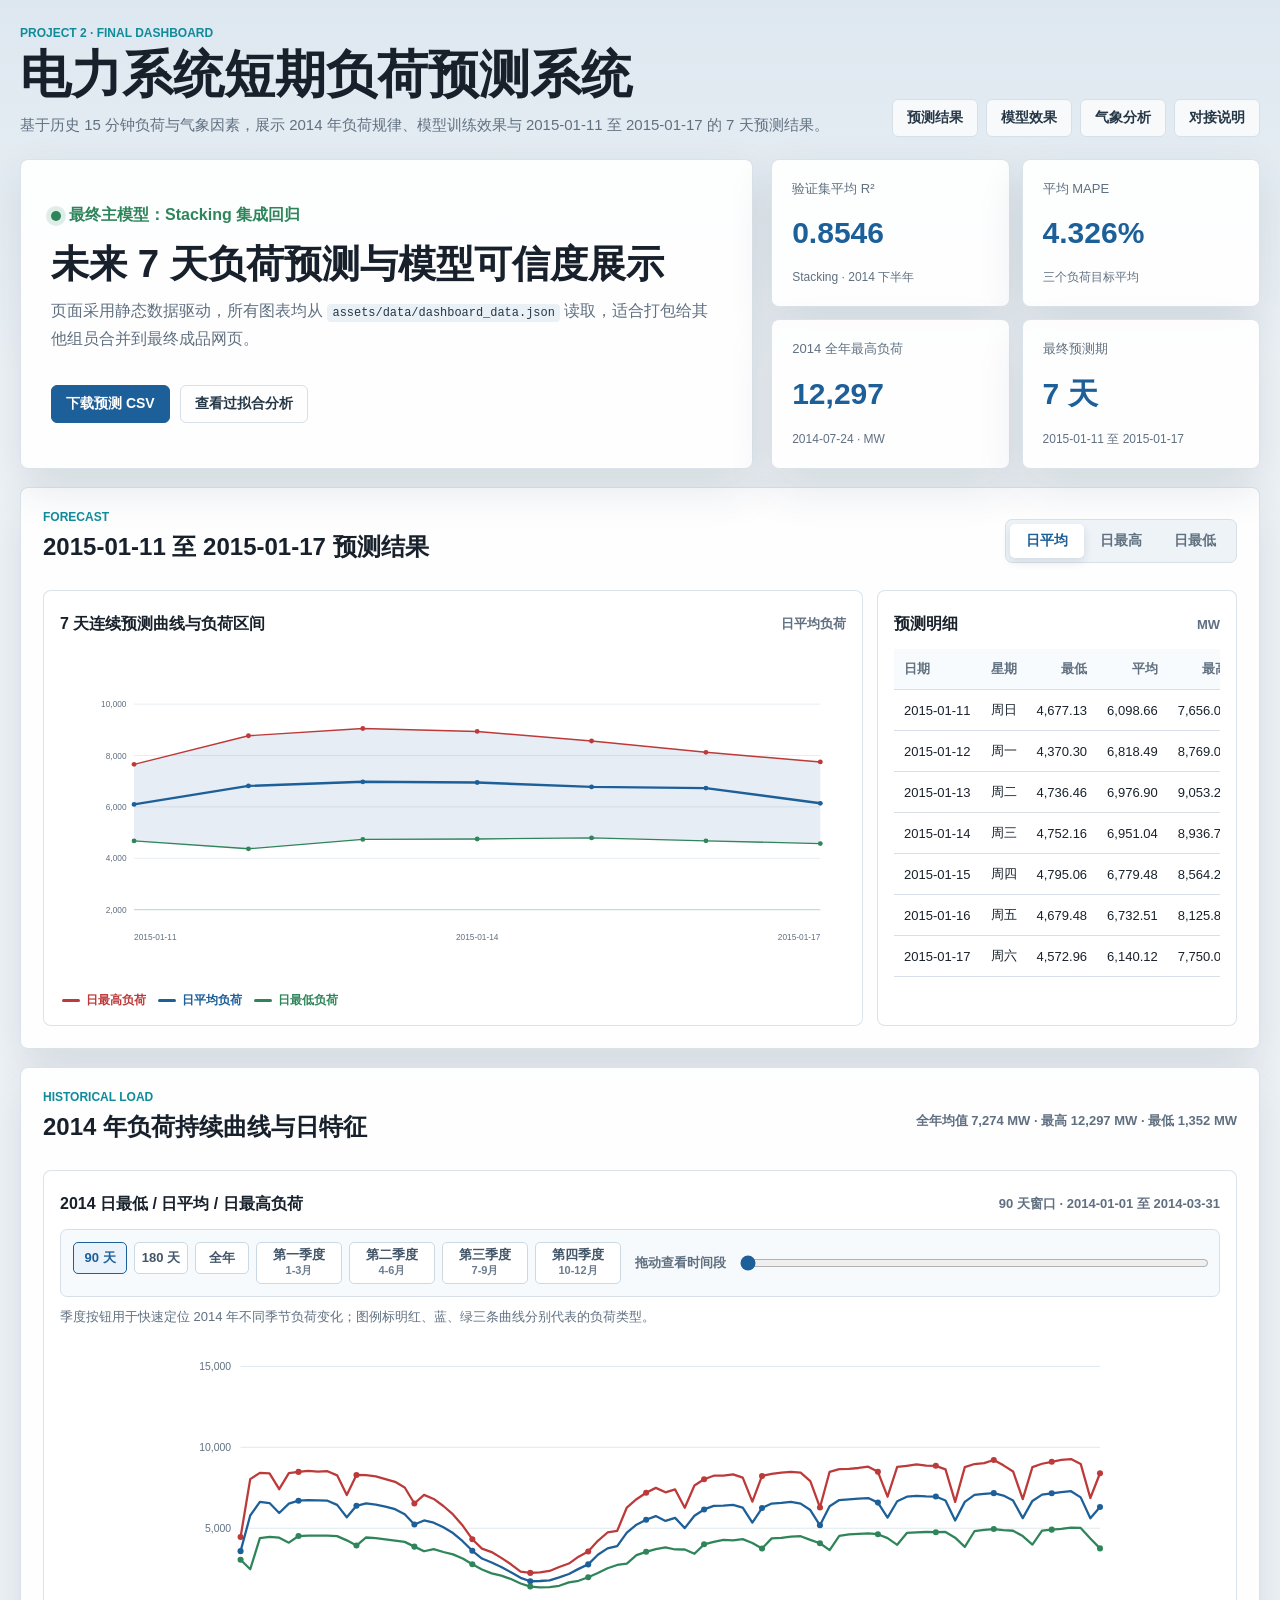
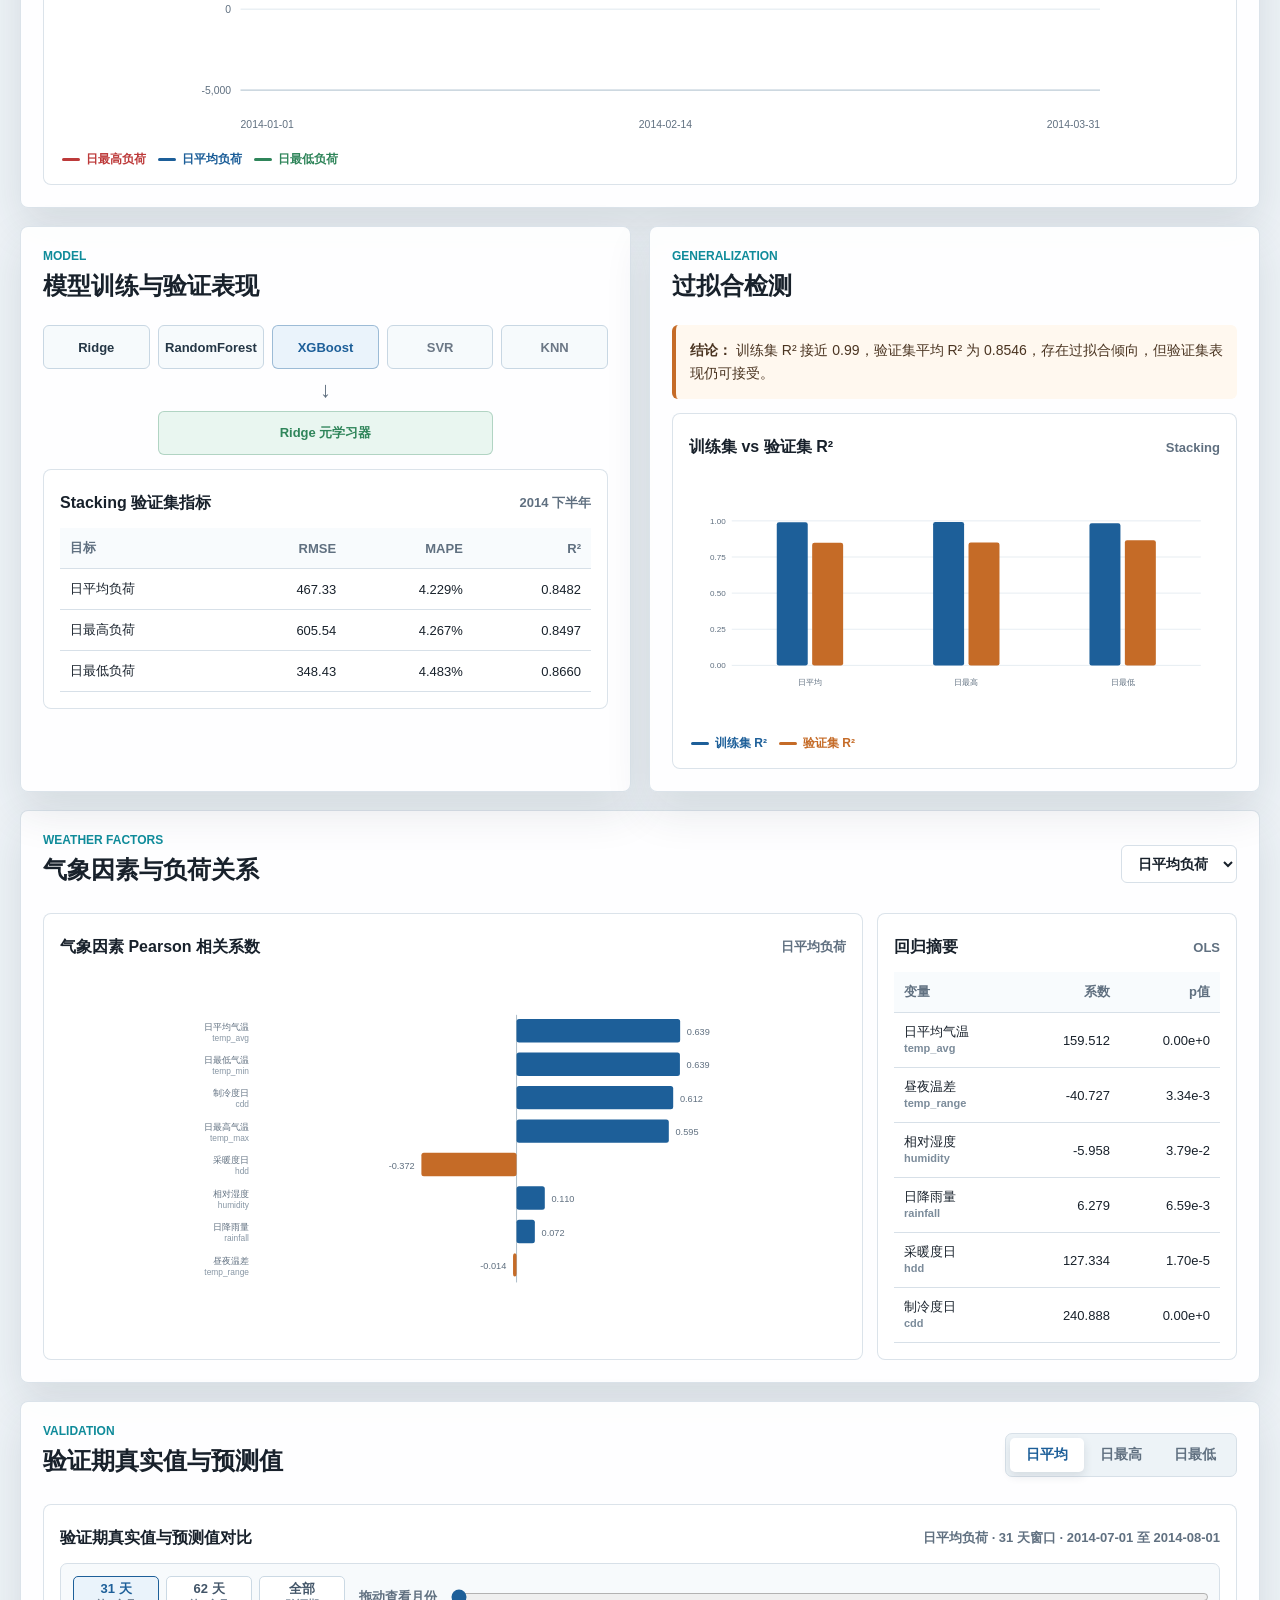
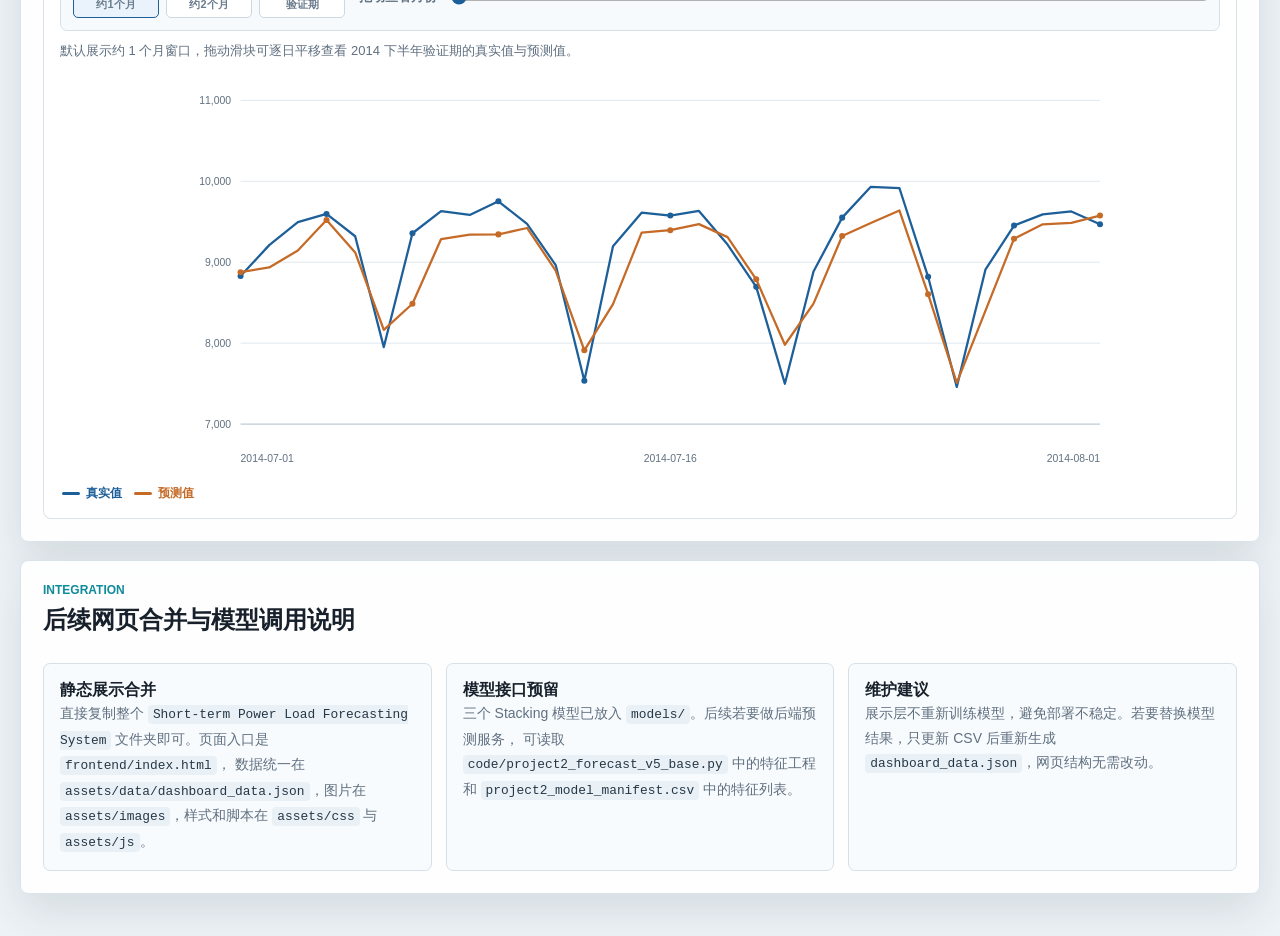
==== Short-term Power Load Forecasting System/frontend/index.html @ 841cded6 "Add final short-term power load forecasting system" ====
<!doctype html>
<html lang="zh-CN">
  <head>
    <meta charset="utf-8" />
    <meta name="viewport" content="width=device-width, initial-scale=1" />
    <title>电力系统短期负荷预测系统</title>
    <link rel="stylesheet" href="assets/css/styles.css" />
  </head>
  <body>
    <div class="app-shell">
      <header class="topbar">
        <div>
          <p class="eyebrow">Project 2 · Final Dashboard</p>
          <h1>电力系统短期负荷预测系统</h1>
          <p class="subtitle">
            基于历史 15 分钟负荷与气象因素，展示 2014 年负荷规律、模型训练效果与
            2015-01-11 至 2015-01-17 的 7 天预测结果。
          </p>
        </div>
        <nav class="nav-actions" aria-label="页面导航">
          <a href="#forecast">预测结果</a>
          <a href="#model">模型效果</a>
          <a href="#weather">气象分析</a>
          <a href="#handoff">对接说明</a>
        </nav>
      </header>

      <main>
        <section class="hero-grid" aria-label="项目概览">
          <div class="hero-panel">
            <div class="status-row">
              <span class="status-dot"></span>
              <span>最终主模型：Stacking 集成回归</span>
            </div>
            <h2>未来 7 天负荷预测与模型可信度展示</h2>
            <p>
              页面采用静态数据驱动，所有图表均从 <code>assets/data/dashboard_data.json</code>
              读取，适合打包给其他组员合并到最终成品网页。
            </p>
            <div class="hero-actions">
              <a class="primary-link" href="assets/data/project2_final_prediction_2015_01_11_17.csv">下载预测 CSV</a>
              <a class="ghost-link" href="overfitting.html">查看过拟合分析</a>
            </div>
          </div>
          <div class="kpi-grid" id="kpiGrid"></div>
        </section>

        <section class="panel section-panel" id="forecast">
          <div class="section-head">
            <div>
              <p class="eyebrow">Forecast</p>
              <h2>2015-01-11 至 2015-01-17 预测结果</h2>
            </div>
            <div class="segmented" role="tablist" aria-label="预测目标切换">
              <button class="segment active" data-target="mean" type="button">日平均</button>
              <button class="segment" data-target="max" type="button">日最高</button>
              <button class="segment" data-target="min" type="button">日最低</button>
            </div>
          </div>
          <div class="chart-layout">
            <div class="chart-card wide">
            <div class="chart-title">
                <h3>7 天连续预测曲线与负荷区间</h3>
                <span id="forecastChartCaption">区间带：日最低至日最高</span>
              </div>
              <div class="chart-box" id="forecastChart" aria-label="7天预测曲线"></div>
            </div>
            <div class="table-card">
              <div class="chart-title">
                <h3>预测明细</h3>
                <span>MW</span>
              </div>
              <div class="table-wrap">
                <table>
                  <thead>
                    <tr>
                      <th>日期</th>
                      <th>星期</th>
                      <th>最低</th>
                      <th>平均</th>
                      <th>最高</th>
                    </tr>
                  </thead>
                  <tbody id="forecastTable"></tbody>
                </table>
              </div>
            </div>
          </div>
        </section>

        <section class="panel section-panel" id="history">
          <div class="section-head">
            <div>
              <p class="eyebrow">Historical Load</p>
              <h2>2014 年负荷持续曲线与日特征</h2>
            </div>
            <div class="meta-pill" id="historyStats"></div>
          </div>
          <div class="chart-card">
            <div class="chart-title">
              <h3>2014 日最低 / 日平均 / 日最高负荷</h3>
              <span id="historyWindowLabel">90 天窗口</span>
            </div>
            <div class="range-controls" aria-label="历史曲线时间窗口控制">
              <div class="quick-ranges">
                <button class="range-button active" data-window="90" type="button">90 天</button>
                <button class="range-button" data-window="180" type="button">180 天</button>
                <button class="range-button" data-window="365" type="button">全年</button>
                <button class="range-button wide" data-quarter="0" type="button">第一季度<br><small>1-3月</small></button>
                <button class="range-button wide" data-quarter="91" type="button">第二季度<br><small>4-6月</small></button>
                <button class="range-button wide" data-quarter="182" type="button">第三季度<br><small>7-9月</small></button>
                <button class="range-button wide" data-quarter="273" type="button">第四季度<br><small>10-12月</small></button>
              </div>
              <label class="range-slider-label">
                <span>拖动查看时间段</span>
                <input id="historyRange" type="range" min="0" max="275" value="0" />
              </label>
            </div>
            <p class="chart-help">季度按钮用于快速定位 2014 年不同季节负荷变化；图例标明红、蓝、绿三条曲线分别代表的负荷类型。</p>
            <div class="chart-box tall" id="historyChart" aria-label="2014全年负荷曲线"></div>
          </div>
        </section>

        <section class="two-column" id="model">
          <div class="panel section-panel">
            <div class="section-head compact">
              <div>
                <p class="eyebrow">Model</p>
                <h2>模型训练与验证表现</h2>
              </div>
            </div>
            <div class="model-stack">
              <div class="model-node">Ridge</div>
              <div class="model-node">RandomForest</div>
              <div class="model-node accent">XGBoost</div>
              <div class="model-node muted">SVR</div>
              <div class="model-node muted">KNN</div>
              <div class="arrow">↓</div>
              <div class="model-node final">Ridge 元学习器</div>
            </div>
            <div class="chart-card inner">
              <div class="chart-title">
                <h3>Stacking 验证集指标</h3>
                <span>2014 下半年</span>
              </div>
              <div class="table-wrap">
                <table>
                  <thead>
                    <tr>
                      <th>目标</th>
                      <th>RMSE</th>
                      <th>MAPE</th>
                      <th>R²</th>
                    </tr>
                  </thead>
                  <tbody id="performanceTable"></tbody>
                </table>
              </div>
            </div>
          </div>

          <div class="panel section-panel">
            <div class="section-head compact">
              <div>
                <p class="eyebrow">Generalization</p>
                <h2>过拟合检测</h2>
              </div>
            </div>
            <div class="notice">
              <strong>结论：</strong>
              训练集 R² 接近 0.99，验证集平均 R² 为 0.8546，存在过拟合倾向，但验证集表现仍可接受。
            </div>
            <div class="chart-card inner">
              <div class="chart-title">
                <h3>训练集 vs 验证集 R²</h3>
                <span>Stacking</span>
              </div>
              <div class="chart-box compact-chart" id="r2Chart" aria-label="R2对比图"></div>
            </div>
          </div>
        </section>

        <section class="panel section-panel" id="weather">
          <div class="section-head">
            <div>
              <p class="eyebrow">Weather Factors</p>
              <h2>气象因素与负荷关系</h2>
            </div>
            <select class="select" id="weatherTargetSelect" aria-label="选择气象分析目标">
              <option value="日平均负荷">日平均负荷</option>
              <option value="日最高负荷">日最高负荷</option>
              <option value="日最低负荷">日最低负荷</option>
            </select>
          </div>
          <div class="chart-layout">
            <div class="chart-card wide">
              <div class="chart-title">
                <h3>气象因素 Pearson 相关系数</h3>
                <span id="weatherCaption">日平均负荷</span>
              </div>
              <div class="chart-box" id="weatherChart" aria-label="气象相关性条形图"></div>
            </div>
            <div class="table-card">
              <div class="chart-title">
                <h3>回归摘要</h3>
                <span>OLS</span>
              </div>
              <div class="table-wrap">
                <table>
                  <thead>
                    <tr>
                      <th>变量</th>
                      <th>系数</th>
                      <th>p值</th>
                    </tr>
                  </thead>
                  <tbody id="regressionTable"></tbody>
                </table>
              </div>
            </div>
          </div>
        </section>

        <section class="panel section-panel" id="validation">
          <div class="section-head">
            <div>
              <p class="eyebrow">Validation</p>
              <h2>验证期真实值与预测值</h2>
            </div>
            <div class="segmented" role="tablist" aria-label="验证目标切换">
              <button class="validation-segment active" data-target="日平均负荷" type="button">日平均</button>
              <button class="validation-segment" data-target="日最高负荷" type="button">日最高</button>
              <button class="validation-segment" data-target="日最低负荷" type="button">日最低</button>
            </div>
          </div>
          <div class="chart-card">
            <div class="chart-title">
              <h3>验证期真实值与预测值对比</h3>
              <span id="validationCaption">31 天窗口</span>
            </div>
            <div class="range-controls compact-range" aria-label="验证曲线时间窗口控制">
              <div class="quick-ranges">
                <button class="validation-range-button active" data-window="31" type="button">31 天<br><small>约1个月</small></button>
                <button class="validation-range-button" data-window="62" type="button">62 天<br><small>约2个月</small></button>
                <button class="validation-range-button" data-window="183" type="button">全部<br><small>验证期</small></button>
              </div>
              <label class="range-slider-label">
                <span>拖动查看月份</span>
                <input id="validationRange" type="range" min="0" max="152" value="0" />
              </label>
            </div>
            <p class="chart-help">默认展示约 1 个月窗口，拖动滑块可逐日平移查看 2014 下半年验证期的真实值与预测值。</p>
            <div class="chart-box tall" id="validationChart" aria-label="验证期拟合曲线"></div>
          </div>
        </section>

        <section class="panel section-panel" id="handoff">
          <div class="section-head">
            <div>
              <p class="eyebrow">Integration</p>
              <h2>后续网页合并与模型调用说明</h2>
            </div>
          </div>
          <div class="handoff-grid">
            <div>
              <h3>静态展示合并</h3>
              <p>
                直接复制整个 <code>Short-term Power Load Forecasting System</code> 文件夹即可。页面入口是 <code>frontend/index.html</code>，
                数据统一在 <code>assets/data/dashboard_data.json</code>，图片在
                <code>assets/images</code>，样式和脚本在 <code>assets/css</code> 与
                <code>assets/js</code>。
              </p>
            </div>
            <div>
              <h3>模型接口预留</h3>
              <p>
                三个 Stacking 模型已放入 <code>models/</code>。后续若要做后端预测服务，
                可读取 <code>code/project2_forecast_v5_base.py</code> 中的特征工程和
                <code>project2_model_manifest.csv</code> 中的特征列表。
              </p>
            </div>
            <div>
              <h3>维护建议</h3>
              <p>
                展示层不重新训练模型，避免部署不稳定。若要替换模型结果，只更新 CSV 后重新生成
                <code>dashboard_data.json</code>，网页结构无需改动。
              </p>
            </div>
          </div>
        </section>
      </main>
    </div>
    <div class="tooltip" id="tooltip" role="status" aria-live="polite"></div>
    <script src="assets/data/dashboard_data.js"></script>
    <script src="assets/js/dashboard.js"></script>
  </body>
</html>
---- Short-term Power Load Forecasting System/frontend/assets/css/styles.css ----
:root {
  --bg: #eef3f7;
  --panel: #ffffff;
  --panel-strong: #f8fbfd;
  --text: #18212b;
  --muted: #607080;
  --line: #d7e0e8;
  --blue: #1d5f99;
  --cyan: #0f8b9a;
  --green: #2f855a;
  --orange: #c56b27;
  --red: #bd3a3a;
  --shadow: 0 18px 45px rgba(31, 48, 67, 0.12);
}

* {
  box-sizing: border-box;
}

html {
  scroll-behavior: smooth;
}

body {
  margin: 0;
  color: var(--text);
  background:
    linear-gradient(180deg, rgba(29, 95, 153, 0.08), rgba(238, 243, 247, 0) 380px),
    var(--bg);
  font-family: "Microsoft YaHei", "PingFang SC", "Segoe UI", Arial, sans-serif;
  letter-spacing: 0;
}

code {
  padding: 2px 5px;
  border-radius: 4px;
  background: #eaf1f6;
  color: #253746;
  font-size: 0.92em;
}

a {
  color: inherit;
  text-decoration: none;
}

.app-shell {
  width: min(1440px, calc(100% - 40px));
  margin: 0 auto;
  padding: 26px 0 48px;
}

.topbar {
  display: grid;
  grid-template-columns: minmax(0, 1fr) auto;
  gap: 22px;
  align-items: end;
  margin-bottom: 22px;
}

.eyebrow {
  margin: 0 0 8px;
  color: var(--cyan);
  font-size: 12px;
  font-weight: 700;
  text-transform: uppercase;
}

h1,
h2,
h3,
p {
  margin-top: 0;
}

h1 {
  margin-bottom: 10px;
  font-size: clamp(30px, 4vw, 54px);
  line-height: 1.05;
}

h2 {
  margin-bottom: 10px;
  font-size: 24px;
  line-height: 1.25;
}

h3 {
  margin-bottom: 0;
  font-size: 16px;
}

.subtitle {
  max-width: 860px;
  margin-bottom: 0;
  color: var(--muted);
  font-size: 15px;
  line-height: 1.7;
}

.nav-actions {
  display: flex;
  flex-wrap: wrap;
  justify-content: flex-end;
  gap: 8px;
}

.nav-actions a,
.ghost-link,
.primary-link {
  min-height: 38px;
  display: inline-flex;
  align-items: center;
  justify-content: center;
  padding: 0 14px;
  border: 1px solid var(--line);
  border-radius: 6px;
  background: rgba(255, 255, 255, 0.72);
  color: #253746;
  font-size: 14px;
  font-weight: 600;
}

.primary-link {
  border-color: var(--blue);
  background: var(--blue);
  color: #fff;
}

.hero-grid {
  display: grid;
  grid-template-columns: minmax(0, 1.2fr) minmax(360px, 0.8fr);
  gap: 18px;
  margin-bottom: 18px;
}

.hero-panel,
.panel,
.kpi-card,
.chart-card,
.table-card {
  border: 1px solid rgba(215, 224, 232, 0.9);
  border-radius: 8px;
  background: rgba(255, 255, 255, 0.92);
  box-shadow: var(--shadow);
}

.hero-panel {
  padding: 30px;
  min-height: 310px;
  display: flex;
  flex-direction: column;
  justify-content: center;
}

.hero-panel h2 {
  max-width: 760px;
  font-size: clamp(26px, 3vw, 42px);
  line-height: 1.16;
}

.hero-panel p {
  max-width: 780px;
  color: var(--muted);
  line-height: 1.75;
}

.status-row {
  display: inline-flex;
  align-items: center;
  gap: 8px;
  margin-bottom: 16px;
  color: var(--green);
  font-weight: 700;
}

.status-dot {
  width: 10px;
  height: 10px;
  border-radius: 50%;
  background: var(--green);
  box-shadow: 0 0 0 5px rgba(47, 133, 90, 0.14);
}

.hero-actions {
  display: flex;
  flex-wrap: wrap;
  gap: 10px;
  margin-top: 16px;
}

.kpi-grid {
  display: grid;
  grid-template-columns: 1fr 1fr;
  gap: 12px;
}

.kpi-card {
  padding: 20px;
  min-height: 132px;
  display: flex;
  flex-direction: column;
  justify-content: space-between;
}

.kpi-label {
  color: var(--muted);
  font-size: 13px;
}

.kpi-value {
  margin-top: 8px;
  color: var(--blue);
  font-size: 30px;
  font-weight: 800;
}

.kpi-note {
  margin-top: 8px;
  color: var(--muted);
  font-size: 12px;
  line-height: 1.45;
}

.section-panel {
  margin-top: 18px;
  padding: 22px;
}

.section-head {
  display: flex;
  justify-content: space-between;
  gap: 18px;
  align-items: center;
  margin-bottom: 18px;
}

.section-head.compact {
  margin-bottom: 14px;
}

.segmented {
  display: inline-flex;
  padding: 4px;
  border: 1px solid var(--line);
  border-radius: 7px;
  background: #edf3f7;
}

.segment,
.validation-segment {
  min-width: 74px;
  height: 34px;
  border: 0;
  border-radius: 5px;
  background: transparent;
  color: var(--muted);
  font: inherit;
  font-size: 14px;
  font-weight: 700;
  cursor: pointer;
}

.segment.active,
.validation-segment.active {
  background: #fff;
  color: var(--blue);
  box-shadow: 0 4px 10px rgba(31, 48, 67, 0.12);
}

.chart-layout {
  display: grid;
  grid-template-columns: minmax(0, 1.4fr) minmax(360px, 0.6fr);
  gap: 14px;
}

.chart-card,
.table-card {
  padding: 16px;
  box-shadow: none;
}

.chart-card.inner {
  margin-top: 14px;
}

.chart-title {
  min-height: 34px;
  display: flex;
  justify-content: space-between;
  gap: 12px;
  align-items: center;
  margin-bottom: 8px;
}

.chart-title span,
.meta-pill {
  color: var(--muted);
  font-size: 13px;
  font-weight: 700;
}

.chart-box {
  width: 100%;
  height: 360px;
  min-height: 360px;
  display: flex;
  flex-direction: column;
  overflow: hidden;
}

.chart-box.tall {
  height: 430px;
  min-height: 430px;
}

.compact-chart {
  height: 280px;
  min-height: 280px;
}

.chart-box svg {
  display: block;
  width: 100%;
  height: auto;
  min-height: 0;
  flex: 1 1 auto;
}

.range-controls {
  display: grid;
  grid-template-columns: minmax(0, auto) minmax(220px, 1fr);
  gap: 14px;
  align-items: center;
  margin: 8px 0 14px;
  padding: 12px;
  border: 1px solid var(--line);
  border-radius: 7px;
  background: #f7fafc;
}

.quick-ranges {
  display: flex;
  flex-wrap: wrap;
  gap: 7px;
}

.range-button,
.validation-range-button {
  min-width: 54px;
  height: 32px;
  border: 1px solid #cbd9e4;
  border-radius: 5px;
  background: #fff;
  color: #425568;
  font: inherit;
  font-size: 13px;
  font-weight: 800;
  cursor: pointer;
}

.range-button.wide,
.validation-range-button {
  min-width: 86px;
  height: 42px;
  line-height: 1.15;
}

.range-button small,
.validation-range-button small {
  color: #6c7d8f;
  font-size: 11px;
  font-weight: 700;
}

.range-button.active,
.validation-range-button.active {
  border-color: var(--blue);
  background: #eaf3fb;
  color: var(--blue);
}

.compact-range {
  grid-template-columns: minmax(0, auto) minmax(260px, 1fr);
}

.chart-help {
  margin: -4px 0 10px;
  color: var(--muted);
  font-size: 13px;
  line-height: 1.6;
}

.range-slider-label {
  display: grid;
  grid-template-columns: auto minmax(160px, 1fr);
  gap: 12px;
  align-items: center;
  color: var(--muted);
  font-size: 13px;
  font-weight: 700;
}

.range-slider-label input {
  width: 100%;
  accent-color: var(--blue);
}

.bilingual-name {
  display: grid;
  gap: 2px;
  line-height: 1.25;
}

.bilingual-name small {
  color: #7b8b9a;
  font-size: 11px;
  font-weight: 600;
}

.table-wrap {
  width: 100%;
  overflow-x: auto;
}

table {
  width: 100%;
  border-collapse: collapse;
  font-size: 13px;
}

th,
td {
  padding: 11px 10px;
  border-bottom: 1px solid var(--line);
  text-align: right;
  white-space: nowrap;
}

th:first-child,
td:first-child {
  text-align: left;
}

th {
  color: var(--muted);
  font-weight: 800;
  background: var(--panel-strong);
}

tbody tr:hover {
  background: #f5f9fb;
}

.two-column {
  display: grid;
  grid-template-columns: minmax(0, 1fr) minmax(0, 1fr);
  gap: 18px;
}

.model-stack {
  display: grid;
  grid-template-columns: repeat(5, minmax(0, 1fr));
  gap: 8px;
  align-items: center;
}

.model-node {
  min-height: 44px;
  display: flex;
  align-items: center;
  justify-content: center;
  padding: 8px;
  border: 1px solid #c8d7e3;
  border-radius: 6px;
  background: #f6fafc;
  color: #253746;
  font-size: 13px;
  font-weight: 800;
  text-align: center;
}

.model-node.accent {
  border-color: rgba(29, 95, 153, 0.38);
  background: #eaf3fb;
  color: var(--blue);
}

.model-node.muted {
  color: #6b7785;
}

.model-node.final {
  grid-column: 2 / span 3;
  background: #e9f6f0;
  border-color: rgba(47, 133, 90, 0.3);
  color: var(--green);
}

.arrow {
  grid-column: 1 / -1;
  text-align: center;
  color: var(--muted);
  font-size: 22px;
  font-weight: 800;
}

.notice {
  padding: 14px;
  border-left: 4px solid var(--orange);
  border-radius: 6px;
  background: #fff8ef;
  color: #4a3421;
  line-height: 1.65;
  font-size: 14px;
}

.select {
  height: 38px;
  padding: 0 12px;
  border: 1px solid var(--line);
  border-radius: 6px;
  background: #fff;
  color: var(--text);
  font: inherit;
  font-size: 14px;
  font-weight: 700;
}

.handoff-grid {
  display: grid;
  grid-template-columns: repeat(3, minmax(0, 1fr));
  gap: 14px;
}

.handoff-grid > div {
  padding: 16px;
  border: 1px solid var(--line);
  border-radius: 7px;
  background: var(--panel-strong);
}

.handoff-grid p {
  margin-bottom: 0;
  color: var(--muted);
  line-height: 1.75;
  font-size: 14px;
}

.tooltip {
  position: fixed;
  z-index: 10;
  min-width: 150px;
  max-width: 260px;
  padding: 9px 10px;
  border: 1px solid rgba(24, 33, 43, 0.15);
  border-radius: 6px;
  background: rgba(24, 33, 43, 0.94);
  color: #fff;
  font-size: 12px;
  line-height: 1.5;
  pointer-events: none;
  opacity: 0;
  transform: translate(-50%, -112%);
  transition: opacity 0.12s ease;
}

.tooltip.visible {
  opacity: 1;
}

.axis-label {
  fill: #607080;
  font-size: 11px;
}

.sub-axis-label {
  fill: #8796a4;
  font-size: 10px;
}

.grid-line {
  stroke: #dfe7ee;
  stroke-width: 1;
}

.line-mean {
  stroke: var(--blue);
}

.line-max {
  stroke: var(--red);
}

.line-min {
  stroke: var(--green);
}

.line-actual {
  stroke: var(--blue);
}

.line-predicted {
  stroke: var(--orange);
}

.legend {
  display: flex;
  flex: 0 0 auto;
  flex-wrap: wrap;
  gap: 12px;
  margin-top: 6px;
  padding-left: 2px;
  color: var(--muted);
  font-size: 12px;
  font-weight: 700;
}

.legend-item {
  display: inline-flex;
  align-items: center;
  gap: 6px;
}

.legend-swatch {
  width: 18px;
  height: 3px;
  border-radius: 999px;
  background: currentColor;
}

@media (max-width: 1080px) {
  .topbar,
  .hero-grid,
  .chart-layout,
  .two-column,
  .handoff-grid {
    grid-template-columns: 1fr;
  }

  .nav-actions {
    justify-content: flex-start;
  }
}

@media (max-width: 720px) {
  .app-shell {
    width: min(100% - 24px, 1440px);
    padding-top: 16px;
  }

  .hero-panel,
  .section-panel {
    padding: 16px;
  }

  .kpi-grid {
    grid-template-columns: 1fr;
  }

  .section-head {
    align-items: flex-start;
    flex-direction: column;
  }

  .segmented {
    width: 100%;
  }

  .segment,
  .validation-segment {
    flex: 1;
    min-width: 0;
  }

  .chart-box,
  .chart-box.tall {
    height: 340px;
    min-height: 340px;
  }

  .range-controls,
  .range-slider-label {
    grid-template-columns: 1fr;
  }

  .model-stack {
    grid-template-columns: 1fr 1fr;
  }

  .model-node.final {
    grid-column: 1 / -1;
  }
}
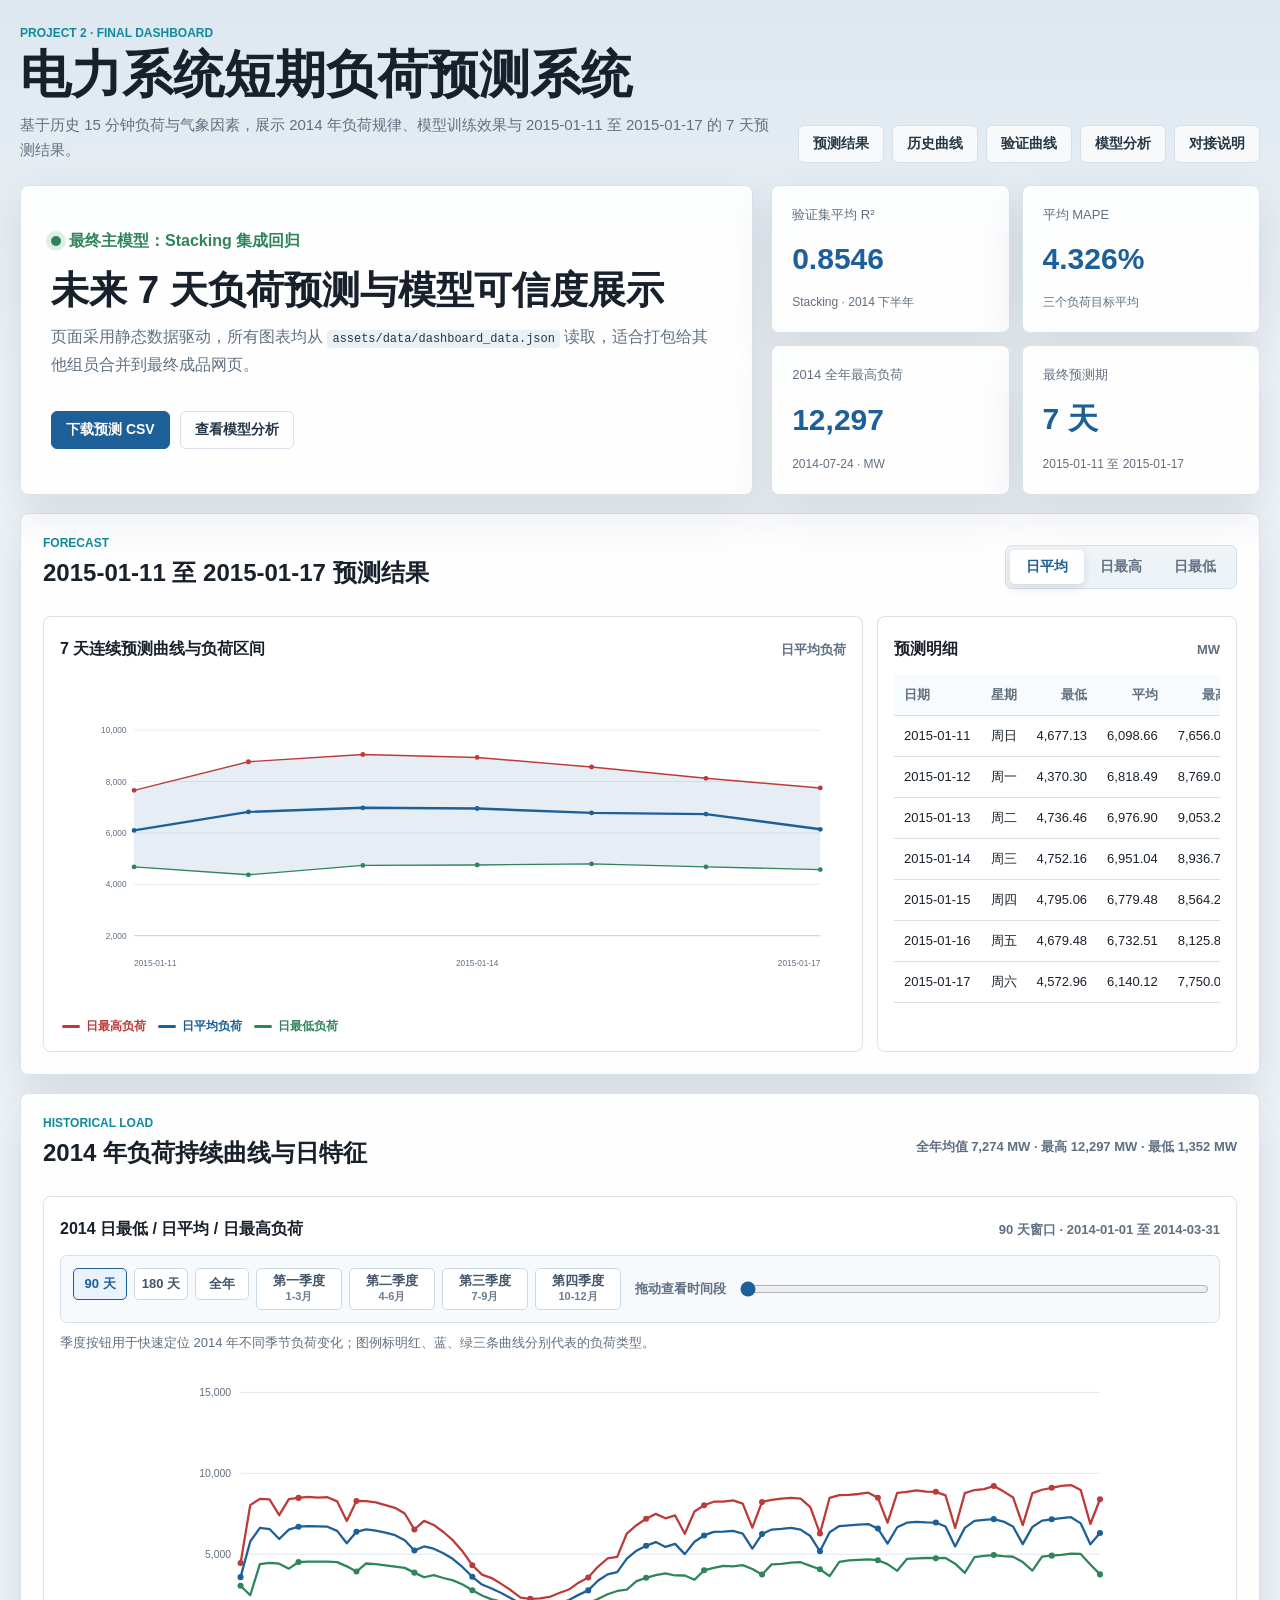
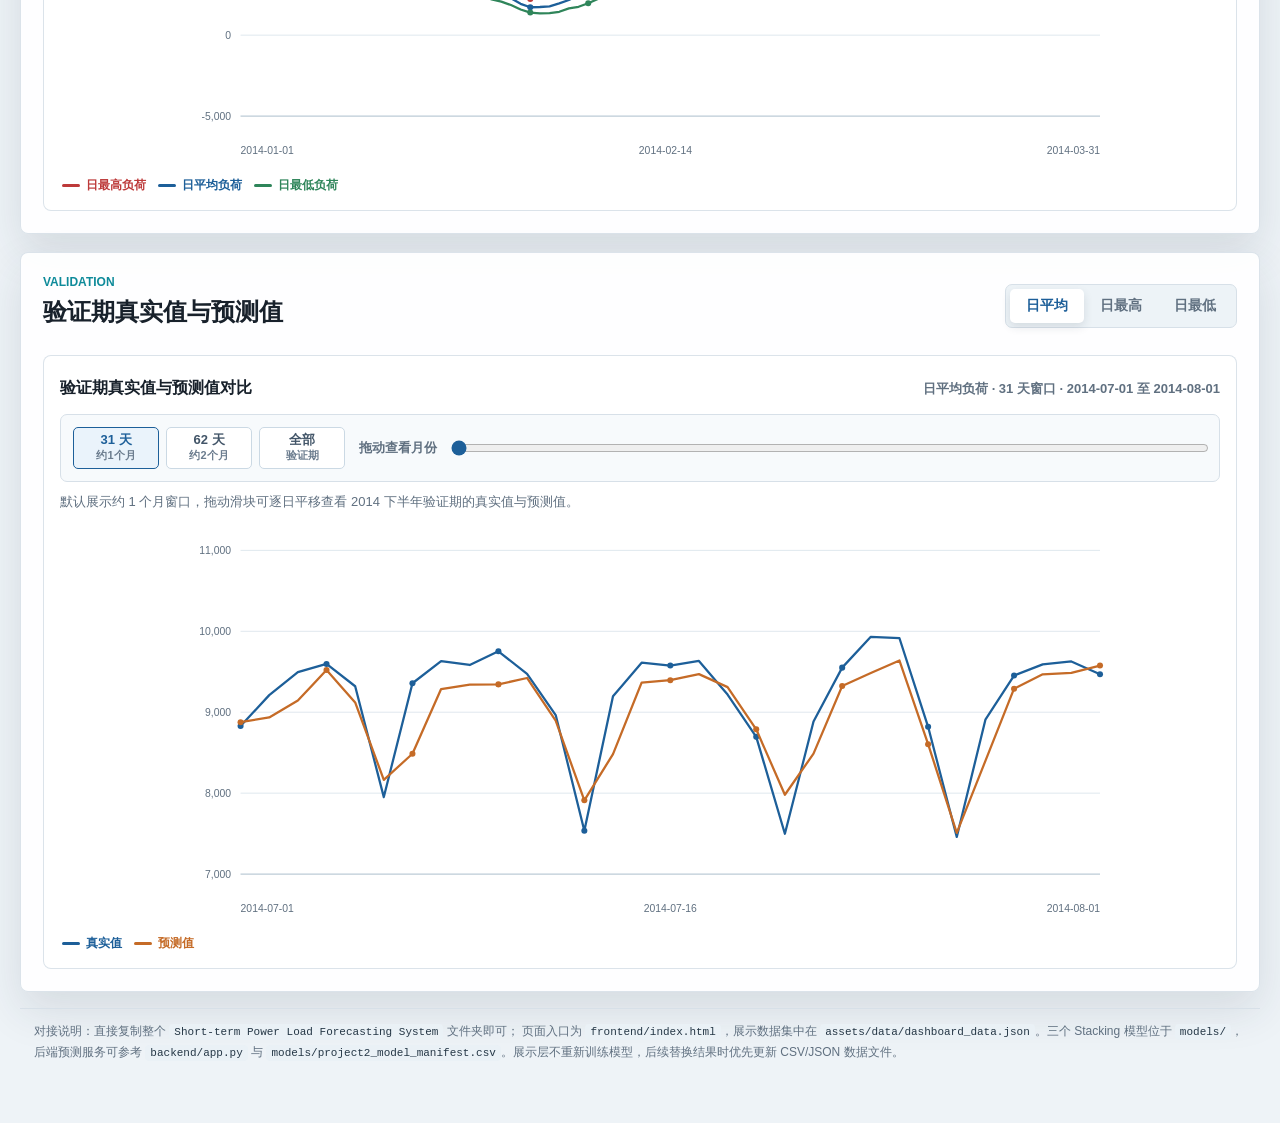
==== commit a8f4f5d1: "Update final system model analysis page" ====
--- a/Short-term Power Load Forecasting System/frontend/index.html
+++ b/Short-term Power Load Forecasting System/frontend/index.html
@@ -19,8 +19,9 @@
         </div>
         <nav class="nav-actions" aria-label="页面导航">
           <a href="#forecast">预测结果</a>
-          <a href="#model">模型效果</a>
-          <a href="#weather">气象分析</a>
+          <a href="#history">历史曲线</a>
+          <a href="#validation">验证曲线</a>
+          <a href="overfitting.html">模型分析</a>
           <a href="#handoff">对接说明</a>
         </nav>
       </header>
@@ -39,7 +40,7 @@
             </p>
             <div class="hero-actions">
               <a class="primary-link" href="assets/data/project2_final_prediction_2015_01_11_17.csv">下载预测 CSV</a>
-              <a class="ghost-link" href="overfitting.html">查看过拟合分析</a>
+              <a class="ghost-link" href="overfitting.html">查看模型分析</a>
             </div>
           </div>
           <div class="kpi-grid" id="kpiGrid"></div>
@@ -121,106 +122,6 @@
           </div>
         </section>
 
-        <section class="two-column" id="model">
-          <div class="panel section-panel">
-            <div class="section-head compact">
-              <div>
-                <p class="eyebrow">Model</p>
-                <h2>模型训练与验证表现</h2>
-              </div>
-            </div>
-            <div class="model-stack">
-              <div class="model-node">Ridge</div>
-              <div class="model-node">RandomForest</div>
-              <div class="model-node accent">XGBoost</div>
-              <div class="model-node muted">SVR</div>
-              <div class="model-node muted">KNN</div>
-              <div class="arrow">↓</div>
-              <div class="model-node final">Ridge 元学习器</div>
-            </div>
-            <div class="chart-card inner">
-              <div class="chart-title">
-                <h3>Stacking 验证集指标</h3>
-                <span>2014 下半年</span>
-              </div>
-              <div class="table-wrap">
-                <table>
-                  <thead>
-                    <tr>
-                      <th>目标</th>
-                      <th>RMSE</th>
-                      <th>MAPE</th>
-                      <th>R²</th>
-                    </tr>
-                  </thead>
-                  <tbody id="performanceTable"></tbody>
-                </table>
-              </div>
-            </div>
-          </div>
-
-          <div class="panel section-panel">
-            <div class="section-head compact">
-              <div>
-                <p class="eyebrow">Generalization</p>
-                <h2>过拟合检测</h2>
-              </div>
-            </div>
-            <div class="notice">
-              <strong>结论：</strong>
-              训练集 R² 接近 0.99，验证集平均 R² 为 0.8546，存在过拟合倾向，但验证集表现仍可接受。
-            </div>
-            <div class="chart-card inner">
-              <div class="chart-title">
-                <h3>训练集 vs 验证集 R²</h3>
-                <span>Stacking</span>
-              </div>
-              <div class="chart-box compact-chart" id="r2Chart" aria-label="R2对比图"></div>
-            </div>
-          </div>
-        </section>
-
-        <section class="panel section-panel" id="weather">
-          <div class="section-head">
-            <div>
-              <p class="eyebrow">Weather Factors</p>
-              <h2>气象因素与负荷关系</h2>
-            </div>
-            <select class="select" id="weatherTargetSelect" aria-label="选择气象分析目标">
-              <option value="日平均负荷">日平均负荷</option>
-              <option value="日最高负荷">日最高负荷</option>
-              <option value="日最低负荷">日最低负荷</option>
-            </select>
-          </div>
-          <div class="chart-layout">
-            <div class="chart-card wide">
-              <div class="chart-title">
-                <h3>气象因素 Pearson 相关系数</h3>
-                <span id="weatherCaption">日平均负荷</span>
-              </div>
-              <div class="chart-box" id="weatherChart" aria-label="气象相关性条形图"></div>
-            </div>
-            <div class="table-card">
-              <div class="chart-title">
-                <h3>回归摘要</h3>
-                <span>OLS</span>
-              </div>
-              <div class="table-wrap">
-                <table>
-                  <thead>
-                    <tr>
-                      <th>变量</th>
-                      <th>系数</th>
-                      <th>p值</th>
-                    </tr>
-                  </thead>
-                  <tbody id="regressionTable"></tbody>
-                </table>
-              </div>
-            </div>
-          </div>
-        </section>
-
         <section class="panel section-panel" id="validation">
           <div class="section-head">
             <div>
@@ -254,39 +155,14 @@
           </div>
         </section>
 
-        <section class="panel section-panel" id="handoff">
-          <div class="section-head">
-            <div>
-              <p class="eyebrow">Integration</p>
-              <h2>后续网页合并与模型调用说明</h2>
-            </div>
-          </div>
-          <div class="handoff-grid">
-            <div>
-              <h3>静态展示合并</h3>
-              <p>
-                直接复制整个 <code>Short-term Power Load Forecasting System</code> 文件夹即可。页面入口是 <code>frontend/index.html</code>，
-                数据统一在 <code>assets/data/dashboard_data.json</code>，图片在
-                <code>assets/images</code>，样式和脚本在 <code>assets/css</code> 与
-                <code>assets/js</code>。
-              </p>
-            </div>
-            <div>
-              <h3>模型接口预留</h3>
-              <p>
-                三个 Stacking 模型已放入 <code>models/</code>。后续若要做后端预测服务，
-                可读取 <code>code/project2_forecast_v5_base.py</code> 中的特征工程和
-                <code>project2_model_manifest.csv</code> 中的特征列表。
-              </p>
-            </div>
-            <div>
-              <h3>维护建议</h3>
-              <p>
-                展示层不重新训练模型，避免部署不稳定。若要替换模型结果，只更新 CSV 后重新生成
-                <code>dashboard_data.json</code>，网页结构无需改动。
-              </p>
-            </div>
-          </div>
+        <section class="handoff-note" id="handoff" aria-label="对接说明">
+          <p>
+            对接说明：直接复制整个 <code>Short-term Power Load Forecasting System</code> 文件夹即可；
+            页面入口为 <code>frontend/index.html</code>，展示数据集中在
+            <code>assets/data/dashboard_data.json</code>。三个 Stacking 模型位于
+            <code>models/</code>，后端预测服务可参考 <code>backend/app.py</code> 与
+            <code>models/project2_model_manifest.csv</code>。展示层不重新训练模型，后续替换结果时优先更新 CSV/JSON 数据文件。
+          </p>
         </section>
       </main>
     </div>
--- a/Short-term Power Load Forecasting System/frontend/assets/css/styles.css
+++ b/Short-term Power Load Forecasting System/frontend/assets/css/styles.css
@@ -468,8 +468,10 @@
 .model-node {
   min-height: 44px;
   display: flex;
+  flex-direction: column;
   align-items: center;
   justify-content: center;
+  gap: 2px;
   padding: 8px;
   border: 1px solid #c8d7e3;
   border-radius: 6px;
@@ -477,7 +479,15 @@
   color: #253746;
   font-size: 13px;
   font-weight: 800;
+  line-height: 1.25;
   text-align: center;
+}
+
+.model-node small {
+  display: block;
+  font-size: 11px;
+  line-height: 1.25;
+  word-break: keep-all;
 }
 
 .model-node.accent {
@@ -545,6 +555,67 @@
   color: var(--muted);
   line-height: 1.75;
   font-size: 14px;
+}
+
+.handoff-note {
+  margin-top: 16px;
+  padding: 12px 14px;
+  border-top: 1px solid var(--line);
+  color: var(--muted);
+  font-size: 12px;
+  line-height: 1.7;
+}
+
+.handoff-note p {
+  margin: 0;
+}
+
+.handoff-note code {
+  font-size: 11px;
+}
+
+.evidence-grid {
+  display: grid;
+  grid-template-columns: repeat(2, minmax(0, 1fr));
+  gap: 14px;
+}
+
+.evidence-card {
+  margin: 0;
+  overflow: hidden;
+  border: 1px solid var(--line);
+  border-radius: 7px;
+  background: #fbfdff;
+}
+
+.evidence-card.wide {
+  grid-column: 1 / -1;
+}
+
+.evidence-card img {
+  display: block;
+  width: 100%;
+  aspect-ratio: 16 / 8.5;
+  object-fit: contain;
+  background: #ffffff;
+  border-bottom: 1px solid var(--line);
+}
+
+.evidence-card figcaption {
+  display: grid;
+  gap: 5px;
+  padding: 12px 14px;
+}
+
+.evidence-card figcaption strong {
+  color: var(--ink);
+  font-size: 15px;
+}
+
+.evidence-card figcaption span {
+  color: var(--muted);
+  font-size: 13px;
+  line-height: 1.6;
 }
 
 .tooltip {
@@ -634,7 +705,8 @@
   .hero-grid,
   .chart-layout,
   .two-column,
-  .handoff-grid {
+  .handoff-grid,
+  .evidence-grid {
     grid-template-columns: 1fr;
   }
 
